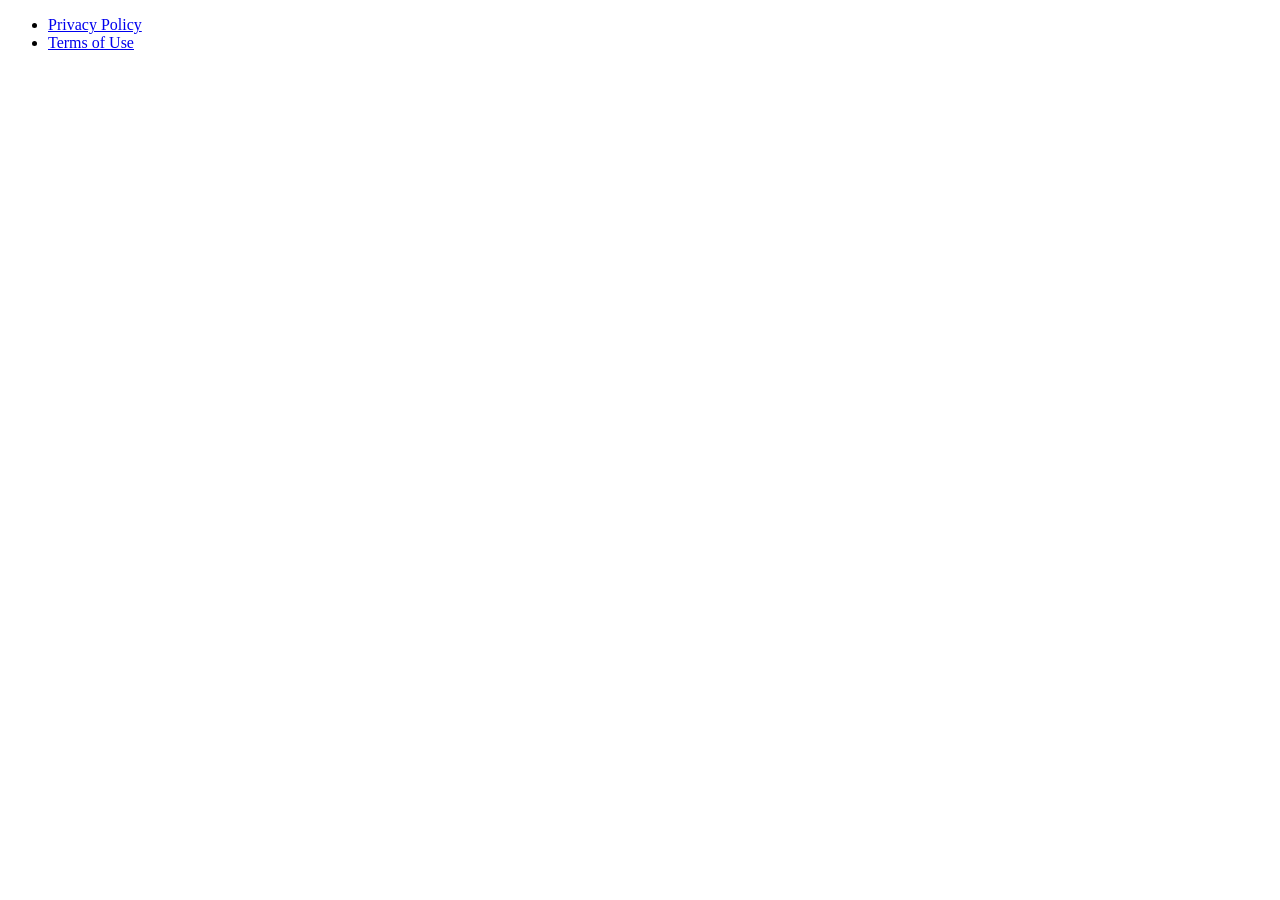
==== index.html @ 9d415b28 "Add config, privacy policy and terms of use" ====
<!DOCTYPE html><html><head><meta charset="utf-8"><title>Clean Master</title></head>
<body><ul><li><a href="PrivacyPolicyCleanerApp.html">Privacy Policy</a></li><li><a href="TermsofUseCleanerMaster.html">Terms of Use</a></li></ul></body></html>
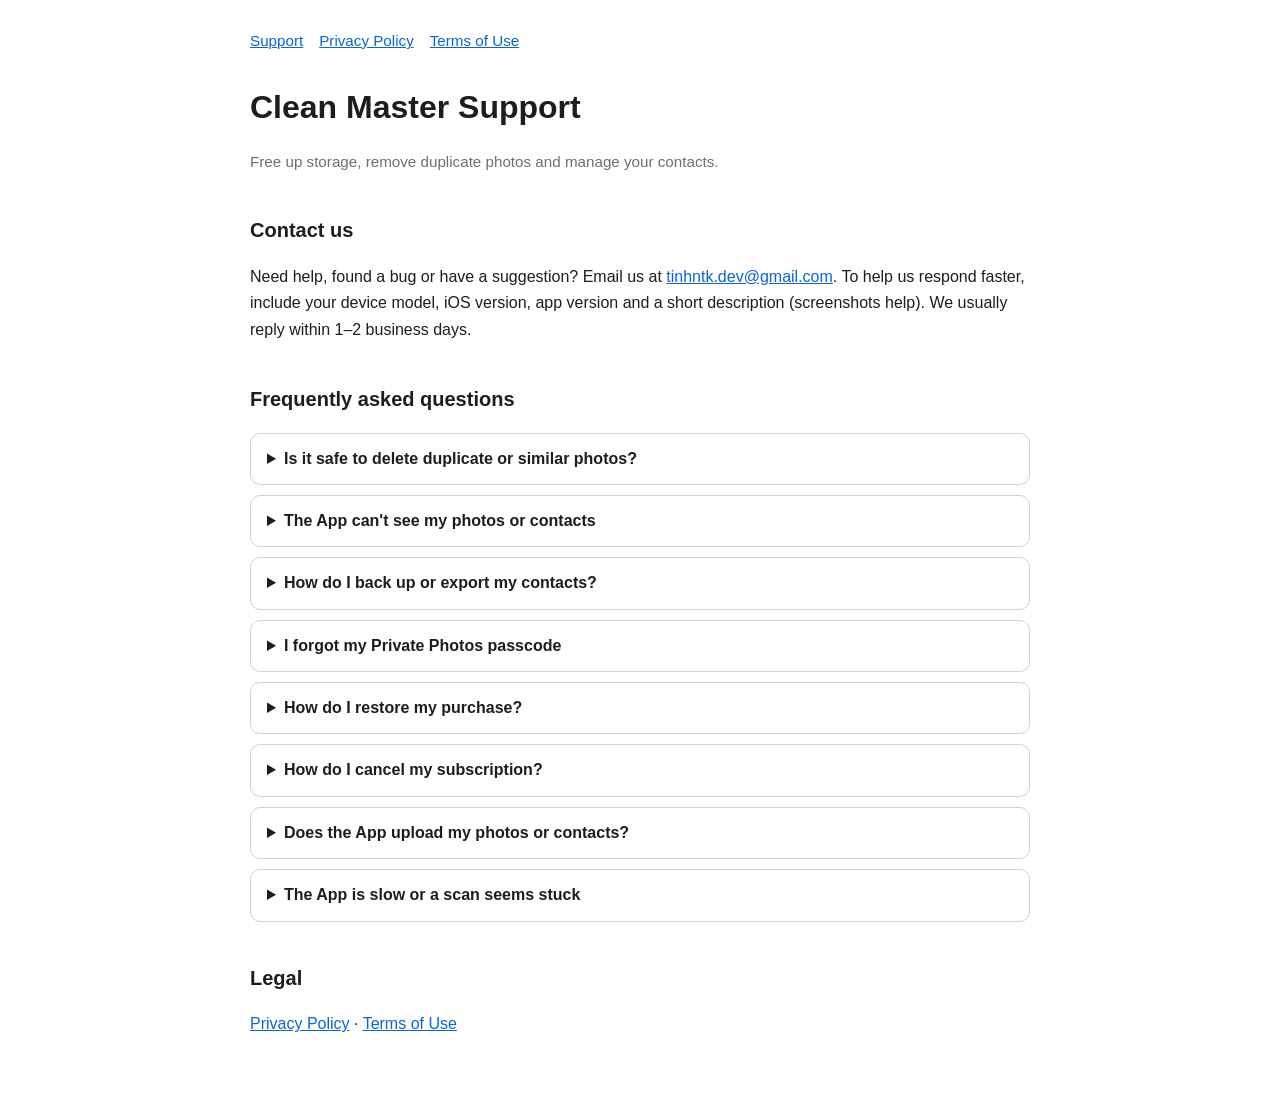
==== commit 68b19415: "Rewrite privacy policy and terms, add support page" ====
--- a/index.html
+++ b/index.html
@@ -1,2 +1,48 @@
-<!DOCTYPE html><html><head><meta charset="utf-8"><title>Clean Master</title></head>
-<body><ul><li><a href="PrivacyPolicyCleanerApp.html">Privacy Policy</a></li><li><a href="TermsofUseCleanerMaster.html">Terms of Use</a></li></ul></body></html>
+<!DOCTYPE html>
+<html lang="en">
+<head>
+<meta charset="utf-8">
+<meta name="viewport" content="width=device-width, initial-scale=1">
+<title>Clean Master - Support</title>
+<link rel="stylesheet" href="style.css">
+</head>
+<body>
+<nav><a href="index.html">Support</a><a href="PrivacyPolicyCleanerApp.html">Privacy Policy</a><a href="TermsofUseCleanerMaster.html">Terms of Use</a></nav>
+<h1>Clean Master Support</h1>
+<p class="muted">Free up storage, remove duplicate photos and manage your contacts.</p>
+
+<h2>Contact us</h2>
+<p>Need help, found a bug or have a suggestion? Email us at
+<a href="mailto:tinhntk.dev@gmail.com?subject=Clean%20Master%20Support">tinhntk.dev@gmail.com</a>.
+To help us respond faster, include your device model, iOS version, app version and a short description (screenshots help). We usually reply within 1&ndash;2 business days.</p>
+
+<h2>Frequently asked questions</h2>
+
+<details><summary>Is it safe to delete duplicate or similar photos?</summary>
+<p>The App only deletes items you select. Review each group before confirming. Deleted photos move to the <em>Recently Deleted</em> album in Photos, where you can recover them for about 30 days.</p></details>
+
+<details><summary>The App can't see my photos or contacts</summary>
+<p>Open iOS <em>Settings &gt; Clean Master</em>, then set <em>Photos</em> to <em>Full Access</em> and turn on <em>Contacts</em>. If you chose "Limited" access, the App only sees the photos you selected.</p></details>
+
+<details><summary>How do I back up or export my contacts?</summary>
+<p>Open the Contacts section in the App, choose Backup or Export, and pick where to save or share the file. Backups are created only when you ask for them.</p></details>
+
+<details><summary>I forgot my Private Photos passcode</summary>
+<p>If Face ID / Touch ID is enabled you can use it to unlock. Because the vault is stored only on your device and we cannot access it, we cannot recover a forgotten passcode. Deleting the App will permanently remove vault contents, so try to unlock first.</p></details>
+
+<details><summary>How do I restore my purchase?</summary>
+<p>Open the subscription screen in the App and tap <em>Restore</em>. Make sure you are signed in to the same Apple ID that made the purchase.</p></details>
+
+<details><summary>How do I cancel my subscription?</summary>
+<p>On your iPhone open <em>Settings &gt; [your name] &gt; Subscriptions &gt; Clean Master</em> and tap <em>Cancel Subscription</em>. Deleting the App does not cancel it. For refunds, visit <a href="https://reportaproblem.apple.com">reportaproblem.apple.com</a>, as Apple handles all billing.</p></details>
+
+<details><summary>Does the App upload my photos or contacts?</summary>
+<p>No. Scanning and cleaning happen on your device. See our <a href="PrivacyPolicyCleanerApp.html">Privacy Policy</a> for details.</p></details>
+
+<details><summary>The App is slow or a scan seems stuck</summary>
+<p>Large libraries can take a few minutes to scan. Keep the App open, make sure your device has some free storage, and try force-quitting and reopening it. If it still happens, email us with your photo count and iOS version.</p></details>
+
+<h2>Legal</h2>
+<p><a href="PrivacyPolicyCleanerApp.html">Privacy Policy</a> &middot; <a href="TermsofUseCleanerMaster.html">Terms of Use</a></p>
+</body>
+</html>
--- a/style.css
+++ b/style.css
@@ -0,0 +1,7 @@
+body{font-family:-apple-system,BlinkMacSystemFont,"Segoe UI",Helvetica,Arial,sans-serif;max-width:780px;margin:0 auto;padding:28px 20px 60px;line-height:1.65;color:#1d1d1f;background:#fff}
+h1{font-size:2rem;margin-bottom:.2em}h2{font-size:1.25rem;margin-top:2em}h3{font-size:1.05rem;margin-top:1.4em}
+a{color:#0a64d8}.muted{color:#6e6e73;font-size:.95rem}
+table{border-collapse:collapse;width:100%;margin:1em 0}th,td{border:1px solid #d2d2d7;padding:8px 10px;text-align:left;vertical-align:top;font-size:.95rem}th{background:#f5f5f7}
+nav{margin-bottom:28px;font-size:.95rem}nav a{margin-right:16px}
+details{border:1px solid #d2d2d7;border-radius:10px;padding:12px 16px;margin:10px 0}summary{cursor:pointer;font-weight:600}
+@media(prefers-color-scheme:dark){body{background:#000;color:#f5f5f7}a{color:#4da3ff}th{background:#1c1c1e}th,td,details{border-color:#38383a}.muted{color:#98989d}}
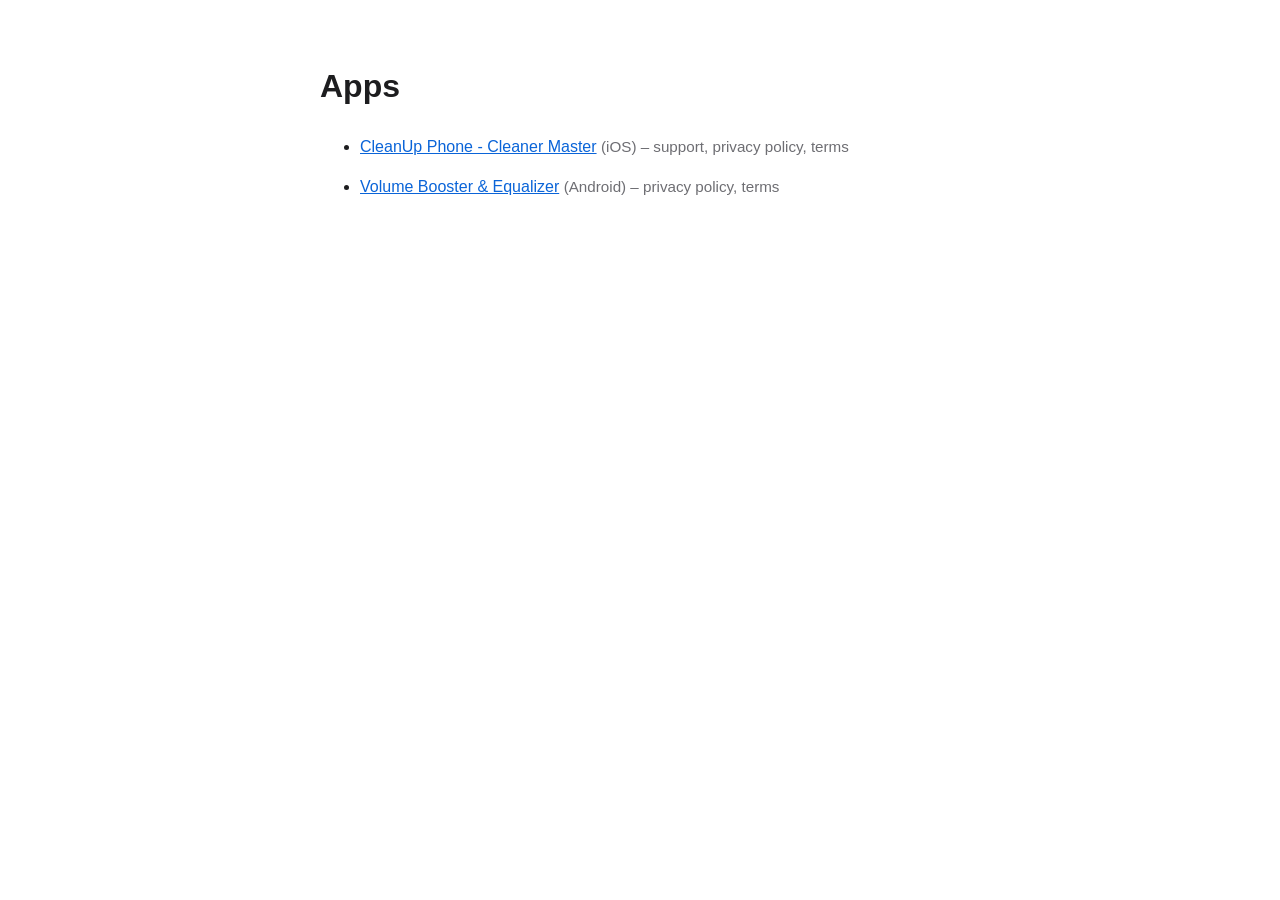
==== commit 80bd480d: "Move CleanMaster pages into /cleanmaster and add apps index" ====
--- a/index.html
+++ b/index.html
@@ -3,46 +3,18 @@
 <head>
 <meta charset="utf-8">
 <meta name="viewport" content="width=device-width, initial-scale=1">
-<title>Clean Master - Support</title>
-<link rel="stylesheet" href="style.css">
+<title>Apps</title>
+<style>
+body{font-family:-apple-system,BlinkMacSystemFont,"Segoe UI",Helvetica,Arial,sans-serif;max-width:640px;margin:0 auto;padding:40px 20px;line-height:1.6;color:#1d1d1f;background:#fff}
+a{color:#0a64d8}li{margin:14px 0}.muted{color:#6e6e73;font-size:.95rem}
+@media(prefers-color-scheme:dark){body{background:#000;color:#f5f5f7}a{color:#4da3ff}.muted{color:#98989d}}
+</style>
 </head>
 <body>
-<nav><a href="index.html">Support</a><a href="PrivacyPolicyCleanerApp.html">Privacy Policy</a><a href="TermsofUseCleanerMaster.html">Terms of Use</a></nav>
-<h1>Clean Master Support</h1>
-<p class="muted">Free up storage, remove duplicate photos and manage your contacts.</p>
-
-<h2>Contact us</h2>
-<p>Need help, found a bug or have a suggestion? Email us at
-<a href="mailto:tinhntk.dev@gmail.com?subject=Clean%20Master%20Support">tinhntk.dev@gmail.com</a>.
-To help us respond faster, include your device model, iOS version, app version and a short description (screenshots help). We usually reply within 1&ndash;2 business days.</p>
-
-<h2>Frequently asked questions</h2>
-
-<details><summary>Is it safe to delete duplicate or similar photos?</summary>
-<p>The App only deletes items you select. Review each group before confirming. Deleted photos move to the <em>Recently Deleted</em> album in Photos, where you can recover them for about 30 days.</p></details>
-
-<details><summary>The App can't see my photos or contacts</summary>
-<p>Open iOS <em>Settings &gt; Clean Master</em>, then set <em>Photos</em> to <em>Full Access</em> and turn on <em>Contacts</em>. If you chose "Limited" access, the App only sees the photos you selected.</p></details>
-
-<details><summary>How do I back up or export my contacts?</summary>
-<p>Open the Contacts section in the App, choose Backup or Export, and pick where to save or share the file. Backups are created only when you ask for them.</p></details>
-
-<details><summary>I forgot my Private Photos passcode</summary>
-<p>If Face ID / Touch ID is enabled you can use it to unlock. Because the vault is stored only on your device and we cannot access it, we cannot recover a forgotten passcode. Deleting the App will permanently remove vault contents, so try to unlock first.</p></details>
-
-<details><summary>How do I restore my purchase?</summary>
-<p>Open the subscription screen in the App and tap <em>Restore</em>. Make sure you are signed in to the same Apple ID that made the purchase.</p></details>
-
-<details><summary>How do I cancel my subscription?</summary>
-<p>On your iPhone open <em>Settings &gt; [your name] &gt; Subscriptions &gt; Clean Master</em> and tap <em>Cancel Subscription</em>. Deleting the App does not cancel it. For refunds, visit <a href="https://reportaproblem.apple.com">reportaproblem.apple.com</a>, as Apple handles all billing.</p></details>
-
-<details><summary>Does the App upload my photos or contacts?</summary>
-<p>No. Scanning and cleaning happen on your device. See our <a href="PrivacyPolicyCleanerApp.html">Privacy Policy</a> for details.</p></details>
-
-<details><summary>The App is slow or a scan seems stuck</summary>
-<p>Large libraries can take a few minutes to scan. Keep the App open, make sure your device has some free storage, and try force-quitting and reopening it. If it still happens, email us with your photo count and iOS version.</p></details>
-
-<h2>Legal</h2>
-<p><a href="PrivacyPolicyCleanerApp.html">Privacy Policy</a> &middot; <a href="TermsofUseCleanerMaster.html">Terms of Use</a></p>
+<h1>Apps</h1>
+<ul>
+<li><a href="cleanmaster/">CleanUp Phone - Cleaner Master</a> <span class="muted">(iOS) &ndash; support, privacy policy, terms</span></li>
+<li><a href="volume-boost/">Volume Booster &amp; Equalizer</a> <span class="muted">(Android) &ndash; privacy policy, terms</span></li>
+</ul>
 </body>
 </html>
